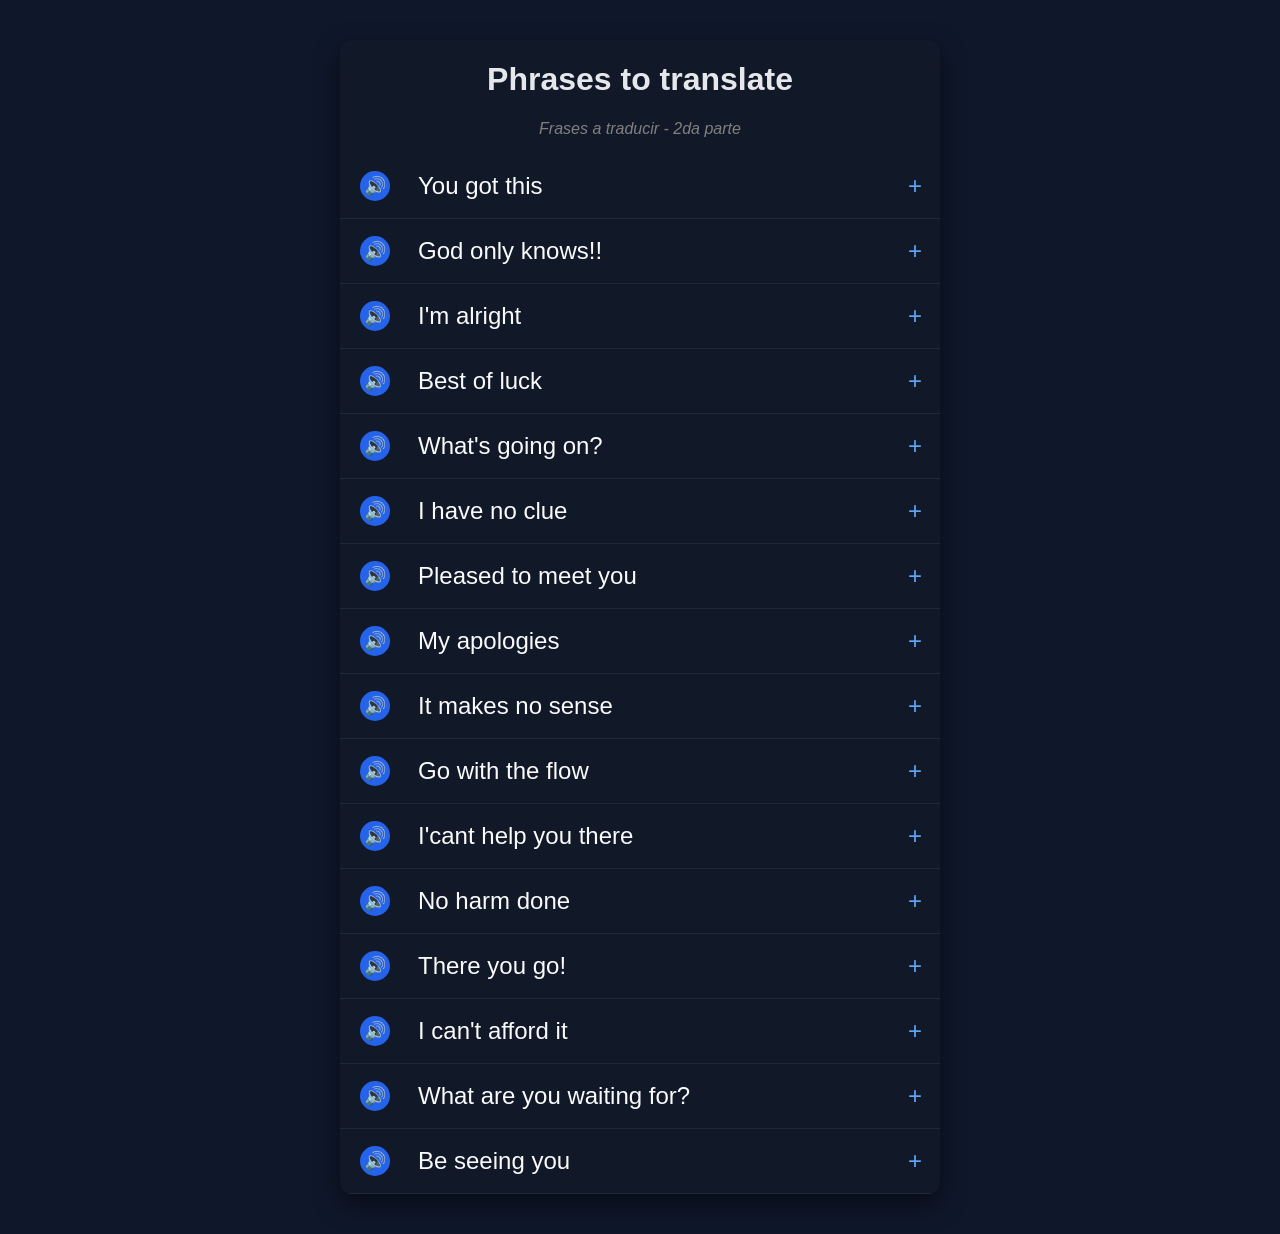
==== 2da_parte/index.html @ 25a65ee1 "Primer commit" ====
<!DOCTYPE html>
<html>
<head>
	<meta charset="utf-8">
	<meta name="viewport" content="width=device-width, initial-scale=1">
	<title>Frases a traducir - 2da parte</title>
</head>
<body>

<!--Style CSS-->
<style type="text/css">
	body {
	  background: #0f172a; /* fondo general */
	  color: #e5e7eb;
	  font-family: sans-serif;
	  font-size: 16px;
	}

	.faq {
	  max-width: 600px;
	  margin: 40px auto;
	  background: #111827;
	  border-radius: 12px;
	  overflow: hidden;
	  box-shadow: 0 10px 25px rgba(0,0,0,0.5);
	}

	.faq-item {
	  border-bottom: 1px solid #1f2937;
	}

	.faq-question {
	  width: 100%;
	  padding: 18px;
	  background: none;
	  border: none;
	  color: #f9fafb;
	  text-align: left;
	  font-size: 1.5em;/*16px*/
	  cursor: pointer;

	  display: flex;
	  justify-content: space-between;
	  align-items: center;

	  transition: background 0.2s ease;
	}

	.faq-question:hover {
	  background: #1f2937;
	}

	.faq-answer {
	  max-height: 0;
	  overflow: hidden;
	  transition: max-height 0.35s ease;
	  color: #9ca3af;
	  line-height: 1.6;
	  padding: 0 18px;
	}

	.faq-item.active .faq-answer {
	  max-height: 200px;
	  padding: 0 18px 18px;
	}

	.icon {
	  font-size: 1em;/*18px*/
	  color: #60a5fa;
	  transition: transform 1.0s ease;/*0.3s*/
	}

	.faq-item.active .icon {
	  transform: rotate(45deg);
	}

	/* efecto sutil cuando está abierto */
	.faq-item.active .faq-question {
	  color: #60a5fa;
	}

	/* INPUTS */
	input {
	  width: 100%;
	  padding-left: 8px;/*8px*/
	  margin-bottom: 8px;/*8px*/
	  margin-top: 16px;
	  border-radius: 4px;/*8px*/
	  border: none;
	  background: #2a2a2a;
	  color: #888;/*#ffffff*/
	  font-size: 1.5em;/*16px*/
	}

	/* Placeholder */
	input::placeholder {
	  color: #888;/*#888*/
	  font-size: 1em;/*16px*/
	}

	/* FOCUS */
	input:focus {
	  outline: none;
	  background: #333;
	}

	h1 {
		text-align: center;
	}

	p {
		text-align: center;
		color: grey;
	}

	/*para leer en pc y moviles*/
	.container {
	  width: 100%;
	  margin: 0 auto;
	}

	@media (min-width: 1024px) {
	  .container {
	    width: 40%;
	    max-width: 700px; /* evita que sea demasiado ancho */
	  }
	}

	* {
	  box-sizing: border-box;
	}

	/*boton del audio*/
	.audio-btn-circle {
	  width: 30px;
	  height: 30px;
	  background: #2563eb; /* azul */
	  color: white;
	  border: none;
	  border-radius: 50%;
	  cursor: pointer;
	  font-size: 18px;
	  display: flex;
	  align-items: center;
	  justify-content: center;
	  transition: all 0.3s ease;
	  margin-left: 20px;
	}

	.audio-btn-circle:hover {
	  background: #1f2937;/*#1d4ed8*/
	  transform: scale(1.3);
	}

	.audio-btn-circle:active {
	  transform: scale(0.9);
	}


	.faq-header {
	  display: flex;
	  align-items: center;
	  gap: 10px;
	}

	/* opcional: que el acordeón ocupe todo el ancho 
	.faq-question {
	  flex: 1;
	  text-align: left;
	}*/
</style>

<!--Cuestionario-->
<div class="faq">
	<h1>Phrases to translate</h1>
	<p><em>Frases a traducir - 2da parte</em></p>

	<!--You got this-->
	<div class="faq-item">
	  <div class="faq-header">
	    <button class="audio-btn-circle"
	      onclick="document.getElementById('audio1').play()">
	      🔊
	    </button>
	    <button class="faq-question" aria-expanded="false">
	      You got this
	      <span class="icon">+</span>
	    </button>
	    <audio id="audio1" src="audio/you_got_this.mp3"></audio>
	  </div>
		<div class="faq-answer">
			<input type="text" name="" placeholder="Translate">
		</div>
	</div>

	<!--God only knows!!-->
	<div class="faq-item">
	  <div class="faq-header">
	    <button class="audio-btn-circle"
	      onclick="document.getElementById('audio2').play()">
	      🔊
	    </button>
	    <button class="faq-question" aria-expanded="false">
	      God only knows!!
	      <span class="icon">+</span>
	    </button>
	    <audio id="audio2" src="audio/god_only_knows.mp3"></audio>
	  </div>
		<div class="faq-answer">
			<input type="text" name="" placeholder="Translate">
		</div>
	</div>

	<!--I'm alright-->
	<div class="faq-item">
	  <div class="faq-header">
	    <button class="audio-btn-circle"
	      onclick="document.getElementById('audio3').play()">
	      🔊
	    </button>
	    <button class="faq-question" aria-expanded="false">
	      I'm alright
	      <span class="icon">+</span>
	    </button>
	    <audio id="audio3" src="audio/im_alright.mp3"></audio>
	  </div>
		<div class="faq-answer">
			<input type="text" name="" placeholder="Translate">
		</div>
	</div>

	<!--Best of luck-->
	<div class="faq-item">
	  <div class="faq-header">
	    <button class="audio-btn-circle"
	      onclick="document.getElementById('audio4').play()">
	      🔊
	    </button>
	    <button class="faq-question" aria-expanded="false">
	      Best of luck
	      <span class="icon">+</span>
	    </button>
	    <audio id="audio4" src="audio/best_of_luck.mp3"></audio>
	  </div>
		<div class="faq-answer">
			<input type="text" name="" placeholder="Translate">
		</div>
	</div>

	<!--What's going on?-->
	<div class="faq-item">
	  <div class="faq-header">
	    <button class="audio-btn-circle"
	      onclick="document.getElementById('audio5').play()">
	      🔊
	    </button>
	    <button class="faq-question" aria-expanded="false">
	      What's going on?
	      <span class="icon">+</span>
	    </button>
	    <audio id="audio5" src="audio/whats_going_on.mp3"></audio>
	  </div>
		<div class="faq-answer">
			<input type="text" name="" placeholder="Translate">
		</div>
	</div>

	<!--I have no clue-->
	<div class="faq-item">
	  <div class="faq-header">
	    <button class="audio-btn-circle"
	      onclick="document.getElementById('audio6').play()">
	      🔊
	    </button>
	    <button class="faq-question" aria-expanded="false">
	      I have no clue
	      <span class="icon">+</span>
	    </button>
	    <audio id="audio6" src="audio/i_have_no_clue.mp3"></audio>
	  </div>
		<div class="faq-answer">
			<input type="text" name="" placeholder="Translate">
		</div>
	</div>

	<!--Pleased to meet you-->
	<div class="faq-item">
	  <div class="faq-header">
	    <button class="audio-btn-circle"
	      onclick="document.getElementById('audio7').play()">
	      🔊
	    </button>
	    <button class="faq-question" aria-expanded="false">
	      Pleased to meet you
	      <span class="icon">+</span>
	    </button>
	    <audio id="audio7" src="audio/pleased_to_meet_you.mp3"></audio>
	  </div>
		<div class="faq-answer">
			<input type="text" name="" placeholder="Translate">
		</div>
	</div>

	<!--My apologies-->
	<div class="faq-item">
	  <div class="faq-header">
	    <button class="audio-btn-circle"
	      onclick="document.getElementById('audio8').play()">
	      🔊
	    </button>
	    <button class="faq-question" aria-expanded="false">
	      My apologies
	      <span class="icon">+</span>
	    </button>
	    <audio id="audio8" src="audio/my_apologies.mp3"></audio>
	  </div>
		<div class="faq-answer">
			<input type="text" name="" placeholder="Translate">
		</div>
	</div>

	<!--It makes no sense-->
	<div class="faq-item">
	  <div class="faq-header">
	    <button class="audio-btn-circle"
	      onclick="document.getElementById('audio9').play()">
	      🔊
	    </button>
	    <button class="faq-question" aria-expanded="false">
	      It makes no sense
	      <span class="icon">+</span>
	    </button>
	    <audio id="audio9" src="audio/it_makes_no_sense.mp3"></audio>
	  </div>
		<div class="faq-answer">
			<input type="text" name="" placeholder="Translate">
		</div>
	</div>

	<!--Go with the flow-->
	<div class="faq-item">
	  <div class="faq-header">
	    <button class="audio-btn-circle"
	      onclick="document.getElementById('audio10').play()">
	      🔊
	    </button>
	    <button class="faq-question" aria-expanded="false">
	      Go with the flow
	      <span class="icon">+</span>
	    </button>
	    <audio id="audio10" src="audio/go_with_the_flow.mp3"></audio>
	  </div>
		<div class="faq-answer">
			<input type="text" name="" placeholder="Translate">
		</div>
	</div>

	<!--I'cant help you there-->
	<div class="faq-item">
	  <div class="faq-header">
	    <button class="audio-btn-circle"
	      onclick="document.getElementById('audio11').play()">
	      🔊
	    </button>
	    <button class="faq-question" aria-expanded="false">
	      I'cant help you there
	      <span class="icon">+</span>
	    </button>
	    <audio id="audio11" src="audio/icant_help_you_there.mp3"></audio>
	  </div>
		<div class="faq-answer">
			<input type="text" name="" placeholder="Translate">
		</div>
	</div>

	<!--No harm done-->
	<div class="faq-item">
	  <div class="faq-header">
	    <button class="audio-btn-circle"
	      onclick="document.getElementById('audio12').play()">
	      🔊
	    </button>
	    <button class="faq-question" aria-expanded="false">
	      No harm done
	      <span class="icon">+</span>
	    </button>
	    <audio id="audio12" src="audio/no_harm_done.mp3"></audio>
	  </div>
		<div class="faq-answer">
			<input type="text" name="" placeholder="Translate">
		</div>
	</div>

	<!--There you go!-->
	<div class="faq-item">
	  <div class="faq-header">
	    <button class="audio-btn-circle"
	      onclick="document.getElementById('audio13').play()">
	      🔊
	    </button>
	    <button class="faq-question" aria-expanded="false">
	      There you go!
	      <span class="icon">+</span>
	    </button>
	    <audio id="audio13" src="audio/there_you_go.mp3"></audio>
	  </div>
		<div class="faq-answer">
			<input type="text" name="" placeholder="Translate">
		</div>
	</div>

	<!--I can't afford it-->
	<div class="faq-item">
	  <div class="faq-header">
	    <button class="audio-btn-circle"
	      onclick="document.getElementById('audio14').play()">
	      🔊
	    </button>
	    <button class="faq-question" aria-expanded="false">
	      I can't afford it
	      <span class="icon">+</span>
	    </button>
	    <audio id="audio14" src="audio/icant_afford_it.mp3"></audio>
	  </div>
		<div class="faq-answer">
			<input type="text" name="" placeholder="Translate">
		</div>
	</div>

	<!--What are you waiting for?-->
	<div class="faq-item">
	  <div class="faq-header">
	    <button class="audio-btn-circle"
	      onclick="document.getElementById('audio15').play()">
	      🔊
	    </button>
	    <button class="faq-question" aria-expanded="false">
	      What are you waiting for?
	      <span class="icon">+</span>
	    </button>
	    <audio id="audio15" src="audio/what_are_you_waiting_for.mp3"></audio>
	  </div>
		<div class="faq-answer">
			<input type="text" name="" placeholder="Translate">
		</div>
	</div>

	<!--Be seeing you-->
	<div class="faq-item">
	  <div class="faq-header">
	    <button class="audio-btn-circle"
	      onclick="document.getElementById('audio16').play()">
	      🔊
	    </button>
	    <button class="faq-question" aria-expanded="false">
	      Be seeing you
	      <span class="icon">+</span>
	    </button>
	    <audio id="audio16" src="audio/be_seeing_you.mp3"></audio>
	  </div>
		<div class="faq-answer">
			<input type="text" name="" placeholder="Translate">
		</div>
	</div>

</div>

<!--Script-->
<script type="text/javascript">
	const items = document.querySelectorAll(".faq-item");

	items.forEach(item => {
	  const button = item.querySelector(".faq-question");

	  button.addEventListener("click", () => {
	    const isOpen = item.classList.contains("active");

	    // cerrar todos (modo acordeón clásico)
	    items.forEach(i => {
	      i.classList.remove("active");
	      i.querySelector(".faq-question").setAttribute("aria-expanded", "false");
	    });

	    // abrir el actual si estaba cerrado
	    if (!isOpen) {
	      item.classList.add("active");
	      button.setAttribute("aria-expanded", "true");
	    }
	  });
	});
</script>

</body>
</html>
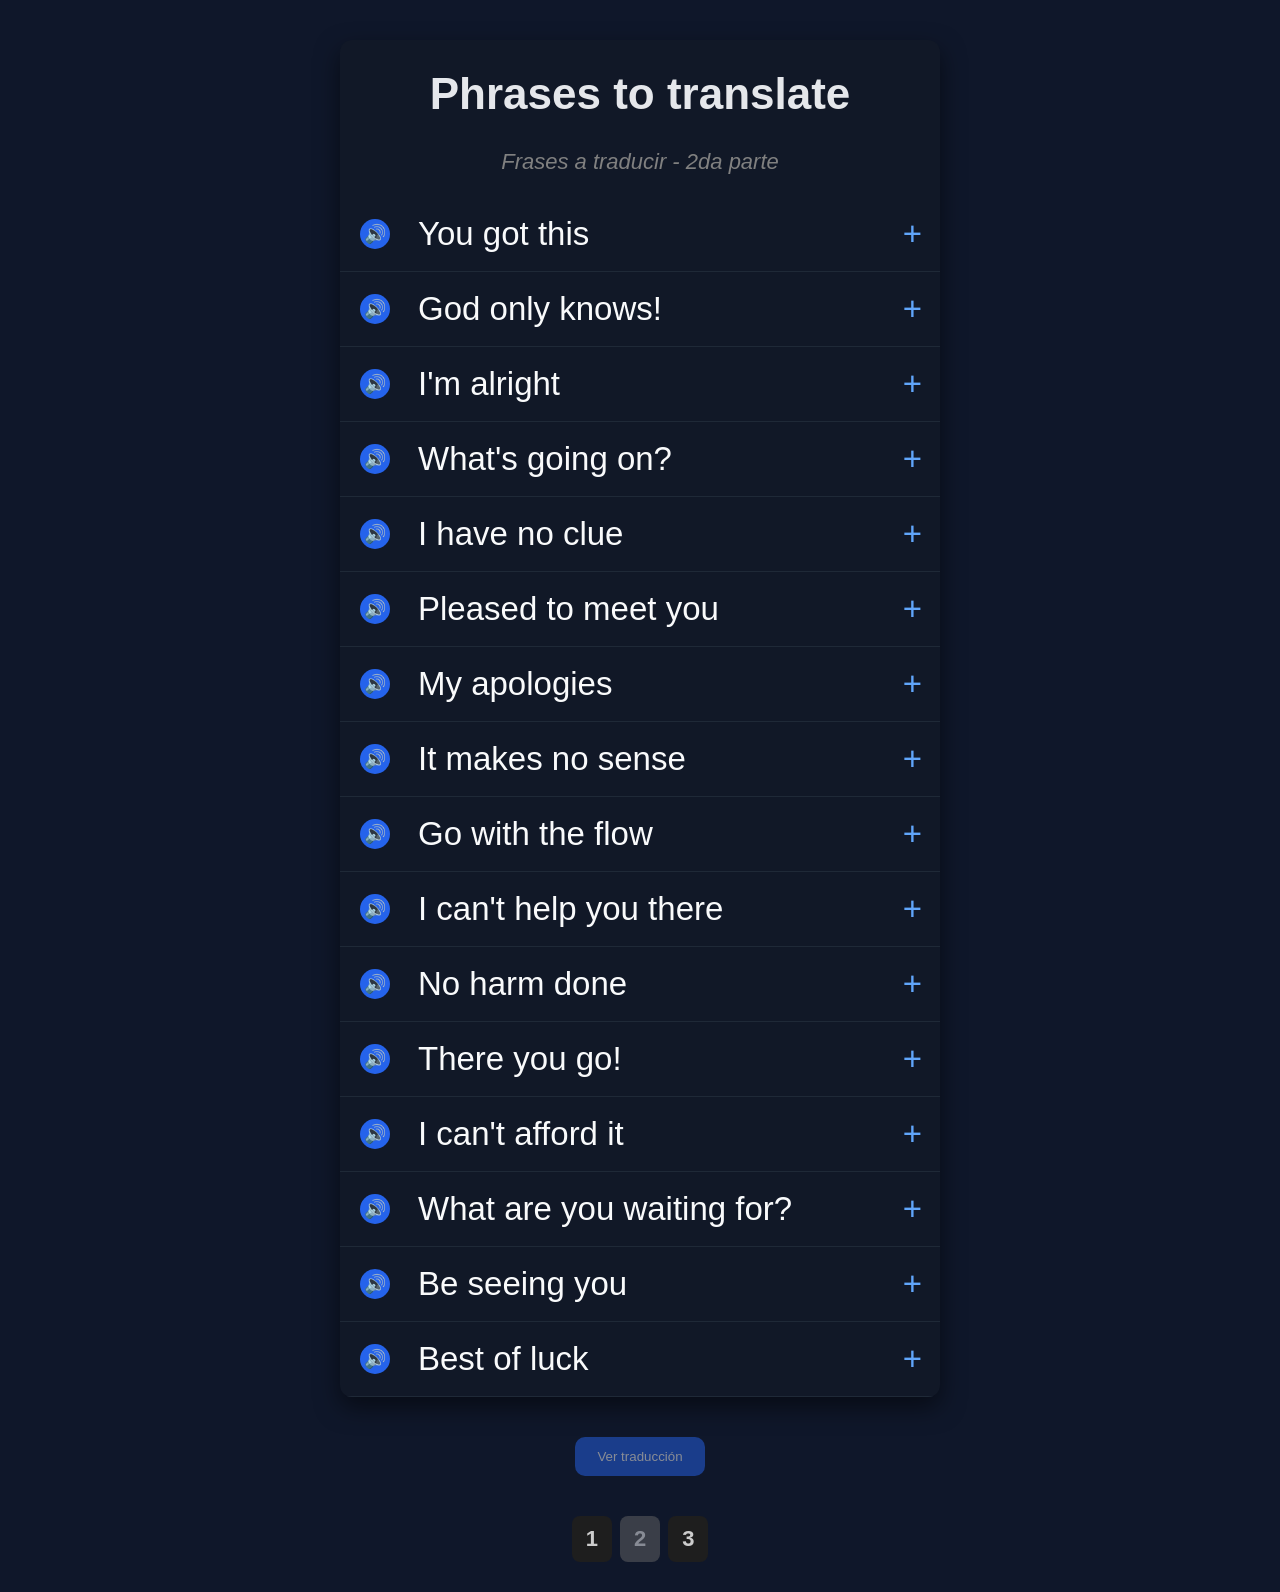
==== commit 218dda7c: "Add files via upload" ====
--- a/2da_parte/index.html
+++ b/2da_parte/index.html
@@ -1,494 +1,355 @@
 <!DOCTYPE html>
-<html>
+<html lang="es">
+
 <head>
-	<meta charset="utf-8">
-	<meta name="viewport" content="width=device-width, initial-scale=1">
-	<title>Frases a traducir - 2da parte</title>
+  <meta charset="utf-8">
+  <meta name="viewport" content="width=device-width, initial-scale=1">
+  <title>index</title>
+  <link rel="stylesheet" href="../css/style.css">
 </head>
+
 <body>
-
-<!--Style CSS-->
-<style type="text/css">
-	body {
-	  background: #0f172a; /* fondo general */
-	  color: #e5e7eb;
-	  font-family: sans-serif;
-	  font-size: 16px;
-	}
-
-	.faq {
-	  max-width: 600px;
-	  margin: 40px auto;
-	  background: #111827;
-	  border-radius: 12px;
-	  overflow: hidden;
-	  box-shadow: 0 10px 25px rgba(0,0,0,0.5);
-	}
-
-	.faq-item {
-	  border-bottom: 1px solid #1f2937;
-	}
-
-	.faq-question {
-	  width: 100%;
-	  padding: 18px;
-	  background: none;
-	  border: none;
-	  color: #f9fafb;
-	  text-align: left;
-	  font-size: 1.5em;/*16px*/
-	  cursor: pointer;
-
-	  display: flex;
-	  justify-content: space-between;
-	  align-items: center;
-
-	  transition: background 0.2s ease;
-	}
-
-	.faq-question:hover {
-	  background: #1f2937;
-	}
-
-	.faq-answer {
-	  max-height: 0;
-	  overflow: hidden;
-	  transition: max-height 0.35s ease;
-	  color: #9ca3af;
-	  line-height: 1.6;
-	  padding: 0 18px;
-	}
-
-	.faq-item.active .faq-answer {
-	  max-height: 200px;
-	  padding: 0 18px 18px;
-	}
-
-	.icon {
-	  font-size: 1em;/*18px*/
-	  color: #60a5fa;
-	  transition: transform 1.0s ease;/*0.3s*/
-	}
-
-	.faq-item.active .icon {
-	  transform: rotate(45deg);
-	}
-
-	/* efecto sutil cuando está abierto */
-	.faq-item.active .faq-question {
-	  color: #60a5fa;
-	}
-
-	/* INPUTS */
-	input {
-	  width: 100%;
-	  padding-left: 8px;/*8px*/
-	  margin-bottom: 8px;/*8px*/
-	  margin-top: 16px;
-	  border-radius: 4px;/*8px*/
-	  border: none;
-	  background: #2a2a2a;
-	  color: #888;/*#ffffff*/
-	  font-size: 1.5em;/*16px*/
-	}
-
-	/* Placeholder */
-	input::placeholder {
-	  color: #888;/*#888*/
-	  font-size: 1em;/*16px*/
-	}
-
-	/* FOCUS */
-	input:focus {
-	  outline: none;
-	  background: #333;
-	}
-
-	h1 {
-		text-align: center;
-	}
-
-	p {
-		text-align: center;
-		color: grey;
-	}
-
-	/*para leer en pc y moviles*/
-	.container {
-	  width: 100%;
-	  margin: 0 auto;
-	}
-
-	@media (min-width: 1024px) {
-	  .container {
-	    width: 40%;
-	    max-width: 700px; /* evita que sea demasiado ancho */
-	  }
-	}
-
-	* {
-	  box-sizing: border-box;
-	}
-
-	/*boton del audio*/
-	.audio-btn-circle {
-	  width: 30px;
-	  height: 30px;
-	  background: #2563eb; /* azul */
-	  color: white;
-	  border: none;
-	  border-radius: 50%;
-	  cursor: pointer;
-	  font-size: 18px;
-	  display: flex;
-	  align-items: center;
-	  justify-content: center;
-	  transition: all 0.3s ease;
-	  margin-left: 20px;
-	}
-
-	.audio-btn-circle:hover {
-	  background: #1f2937;/*#1d4ed8*/
-	  transform: scale(1.3);
-	}
-
-	.audio-btn-circle:active {
-	  transform: scale(0.9);
-	}
-
-
-	.faq-header {
-	  display: flex;
-	  align-items: center;
-	  gap: 10px;
-	}
-
-	/* opcional: que el acordeón ocupe todo el ancho 
-	.faq-question {
-	  flex: 1;
-	  text-align: left;
-	}*/
-</style>
-
-<!--Cuestionario-->
+<!--POP-UP
+<div id="popup" class="popup">
+  <div class="popup-content">
+    <p>
+      Una vez que completes todos los campos, se habilitará la opción de corroborar la traducción y pasar al siguiente cuestionario.
+    </p>
+    <button onclick="cerrarPopup()">Entendido</button>
+  </div>
+</div>
+-->
+
 <div class="faq">
-	<h1>Phrases to translate</h1>
-	<p><em>Frases a traducir - 2da parte</em></p>
-
-	<!--You got this-->
-	<div class="faq-item">
-	  <div class="faq-header">
-	    <button class="audio-btn-circle"
-	      onclick="document.getElementById('audio1').play()">
-	      🔊
-	    </button>
-	    <button class="faq-question" aria-expanded="false">
-	      You got this
-	      <span class="icon">+</span>
-	    </button>
-	    <audio id="audio1" src="audio/you_got_this.mp3"></audio>
-	  </div>
-		<div class="faq-answer">
-			<input type="text" name="" placeholder="Translate">
-		</div>
-	</div>
-
-	<!--God only knows!!-->
-	<div class="faq-item">
-	  <div class="faq-header">
-	    <button class="audio-btn-circle"
-	      onclick="document.getElementById('audio2').play()">
-	      🔊
-	    </button>
-	    <button class="faq-question" aria-expanded="false">
-	      God only knows!!
-	      <span class="icon">+</span>
-	    </button>
-	    <audio id="audio2" src="audio/god_only_knows.mp3"></audio>
-	  </div>
-		<div class="faq-answer">
-			<input type="text" name="" placeholder="Translate">
-		</div>
-	</div>
-
-	<!--I'm alright-->
-	<div class="faq-item">
-	  <div class="faq-header">
-	    <button class="audio-btn-circle"
-	      onclick="document.getElementById('audio3').play()">
-	      🔊
-	    </button>
-	    <button class="faq-question" aria-expanded="false">
-	      I'm alright
-	      <span class="icon">+</span>
-	    </button>
-	    <audio id="audio3" src="audio/im_alright.mp3"></audio>
-	  </div>
-		<div class="faq-answer">
-			<input type="text" name="" placeholder="Translate">
-		</div>
-	</div>
-
-	<!--Best of luck-->
-	<div class="faq-item">
-	  <div class="faq-header">
-	    <button class="audio-btn-circle"
-	      onclick="document.getElementById('audio4').play()">
-	      🔊
-	    </button>
-	    <button class="faq-question" aria-expanded="false">
-	      Best of luck
-	      <span class="icon">+</span>
-	    </button>
-	    <audio id="audio4" src="audio/best_of_luck.mp3"></audio>
-	  </div>
-		<div class="faq-answer">
-			<input type="text" name="" placeholder="Translate">
-		</div>
-	</div>
-
-	<!--What's going on?-->
-	<div class="faq-item">
-	  <div class="faq-header">
-	    <button class="audio-btn-circle"
-	      onclick="document.getElementById('audio5').play()">
-	      🔊
-	    </button>
-	    <button class="faq-question" aria-expanded="false">
-	      What's going on?
-	      <span class="icon">+</span>
-	    </button>
-	    <audio id="audio5" src="audio/whats_going_on.mp3"></audio>
-	  </div>
-		<div class="faq-answer">
-			<input type="text" name="" placeholder="Translate">
-		</div>
-	</div>
-
-	<!--I have no clue-->
-	<div class="faq-item">
-	  <div class="faq-header">
-	    <button class="audio-btn-circle"
-	      onclick="document.getElementById('audio6').play()">
-	      🔊
-	    </button>
-	    <button class="faq-question" aria-expanded="false">
-	      I have no clue
-	      <span class="icon">+</span>
-	    </button>
-	    <audio id="audio6" src="audio/i_have_no_clue.mp3"></audio>
-	  </div>
-		<div class="faq-answer">
-			<input type="text" name="" placeholder="Translate">
-		</div>
-	</div>
-
-	<!--Pleased to meet you-->
-	<div class="faq-item">
-	  <div class="faq-header">
-	    <button class="audio-btn-circle"
-	      onclick="document.getElementById('audio7').play()">
-	      🔊
-	    </button>
-	    <button class="faq-question" aria-expanded="false">
-	      Pleased to meet you
-	      <span class="icon">+</span>
-	    </button>
-	    <audio id="audio7" src="audio/pleased_to_meet_you.mp3"></audio>
-	  </div>
-		<div class="faq-answer">
-			<input type="text" name="" placeholder="Translate">
-		</div>
-	</div>
-
-	<!--My apologies-->
-	<div class="faq-item">
-	  <div class="faq-header">
-	    <button class="audio-btn-circle"
-	      onclick="document.getElementById('audio8').play()">
-	      🔊
-	    </button>
-	    <button class="faq-question" aria-expanded="false">
-	      My apologies
-	      <span class="icon">+</span>
-	    </button>
-	    <audio id="audio8" src="audio/my_apologies.mp3"></audio>
-	  </div>
-		<div class="faq-answer">
-			<input type="text" name="" placeholder="Translate">
-		</div>
-	</div>
-
-	<!--It makes no sense-->
-	<div class="faq-item">
-	  <div class="faq-header">
-	    <button class="audio-btn-circle"
-	      onclick="document.getElementById('audio9').play()">
-	      🔊
-	    </button>
-	    <button class="faq-question" aria-expanded="false">
-	      It makes no sense
-	      <span class="icon">+</span>
-	    </button>
-	    <audio id="audio9" src="audio/it_makes_no_sense.mp3"></audio>
-	  </div>
-		<div class="faq-answer">
-			<input type="text" name="" placeholder="Translate">
-		</div>
-	</div>
-
-	<!--Go with the flow-->
-	<div class="faq-item">
-	  <div class="faq-header">
-	    <button class="audio-btn-circle"
-	      onclick="document.getElementById('audio10').play()">
-	      🔊
-	    </button>
-	    <button class="faq-question" aria-expanded="false">
-	      Go with the flow
-	      <span class="icon">+</span>
-	    </button>
-	    <audio id="audio10" src="audio/go_with_the_flow.mp3"></audio>
-	  </div>
-		<div class="faq-answer">
-			<input type="text" name="" placeholder="Translate">
-		</div>
-	</div>
-
-	<!--I'cant help you there-->
-	<div class="faq-item">
-	  <div class="faq-header">
-	    <button class="audio-btn-circle"
-	      onclick="document.getElementById('audio11').play()">
-	      🔊
-	    </button>
-	    <button class="faq-question" aria-expanded="false">
-	      I'cant help you there
-	      <span class="icon">+</span>
-	    </button>
-	    <audio id="audio11" src="audio/icant_help_you_there.mp3"></audio>
-	  </div>
-		<div class="faq-answer">
-			<input type="text" name="" placeholder="Translate">
-		</div>
-	</div>
-
-	<!--No harm done-->
-	<div class="faq-item">
-	  <div class="faq-header">
-	    <button class="audio-btn-circle"
-	      onclick="document.getElementById('audio12').play()">
-	      🔊
-	    </button>
-	    <button class="faq-question" aria-expanded="false">
-	      No harm done
-	      <span class="icon">+</span>
-	    </button>
-	    <audio id="audio12" src="audio/no_harm_done.mp3"></audio>
-	  </div>
-		<div class="faq-answer">
-			<input type="text" name="" placeholder="Translate">
-		</div>
-	</div>
-
-	<!--There you go!-->
-	<div class="faq-item">
-	  <div class="faq-header">
-	    <button class="audio-btn-circle"
-	      onclick="document.getElementById('audio13').play()">
-	      🔊
-	    </button>
-	    <button class="faq-question" aria-expanded="false">
-	      There you go!
-	      <span class="icon">+</span>
-	    </button>
-	    <audio id="audio13" src="audio/there_you_go.mp3"></audio>
-	  </div>
-		<div class="faq-answer">
-			<input type="text" name="" placeholder="Translate">
-		</div>
-	</div>
-
-	<!--I can't afford it-->
-	<div class="faq-item">
-	  <div class="faq-header">
-	    <button class="audio-btn-circle"
-	      onclick="document.getElementById('audio14').play()">
-	      🔊
-	    </button>
-	    <button class="faq-question" aria-expanded="false">
-	      I can't afford it
-	      <span class="icon">+</span>
-	    </button>
-	    <audio id="audio14" src="audio/icant_afford_it.mp3"></audio>
-	  </div>
-		<div class="faq-answer">
-			<input type="text" name="" placeholder="Translate">
-		</div>
-	</div>
-
-	<!--What are you waiting for?-->
-	<div class="faq-item">
-	  <div class="faq-header">
-	    <button class="audio-btn-circle"
-	      onclick="document.getElementById('audio15').play()">
-	      🔊
-	    </button>
-	    <button class="faq-question" aria-expanded="false">
-	      What are you waiting for?
-	      <span class="icon">+</span>
-	    </button>
-	    <audio id="audio15" src="audio/what_are_you_waiting_for.mp3"></audio>
-	  </div>
-		<div class="faq-answer">
-			<input type="text" name="" placeholder="Translate">
-		</div>
-	</div>
-
-	<!--Be seeing you-->
-	<div class="faq-item">
-	  <div class="faq-header">
-	    <button class="audio-btn-circle"
-	      onclick="document.getElementById('audio16').play()">
-	      🔊
-	    </button>
-	    <button class="faq-question" aria-expanded="false">
-	      Be seeing you
-	      <span class="icon">+</span>
-	    </button>
-	    <audio id="audio16" src="audio/be_seeing_you.mp3"></audio>
-	  </div>
-		<div class="faq-answer">
-			<input type="text" name="" placeholder="Translate">
-		</div>
-	</div>
+  <h1>Phrases to translate</h1>
+  <p><em>Frases a traducir - 2da parte</em></p>
+
+<!--You got this-->
+  <div class="faq-item">
+    <div class="faq-header">
+      <button class="audio-btn-circle"
+        onclick="document.getElementById('audio1').play()">
+        🔊
+      </button>
+      <button class="faq-question" aria-expanded="false">
+        You got this
+        <span class="icon">+</span>
+      </button>
+      <audio id="audio1" src="audio/you_got_this.mp3"></audio>
+    </div>
+    <div class="faq-answer">
+      <input type="text" name="" placeholder="Translate">
+    </div>
+  </div>
+
+<!--God only knows!-->
+  <div class="faq-item">
+    <div class="faq-header">
+      <button class="audio-btn-circle"
+        onclick="document.getElementById('audio2').play()">
+        🔊
+      </button>
+      <button class="faq-question" aria-expanded="false">
+        God only knows!
+        <span class="icon">+</span>
+      </button>
+      <audio id="audio2" src="audio/god_only_knows.mp3"></audio>
+    </div>
+    <div class="faq-answer">
+      <input type="text" name="" placeholder="Translate">
+    </div>
+  </div>
+
+<!--I'm alright-->
+  <div class="faq-item">
+    <div class="faq-header">
+      <button class="audio-btn-circle"
+        onclick="document.getElementById('audio3').play()">
+        🔊
+      </button>
+      <button class="faq-question" aria-expanded="false">
+        I'm alright
+        <span class="icon">+</span>
+      </button>
+      <audio id="audio3" src="audio/im_alright.mp3"></audio>
+    </div>
+    <div class="faq-answer">
+      <input type="text" name="" placeholder="Translate">
+    </div>
+  </div>
+
+<!--What's going on?-->
+  <div class="faq-item">
+    <div class="faq-header">
+      <button class="audio-btn-circle"
+        onclick="document.getElementById('audio4').play()">
+        🔊
+      </button>
+      <button class="faq-question" aria-expanded="false">
+        What's going on?
+        <span class="icon">+</span>
+      </button>
+      <audio id="audio4" src="audio/whats_going_on.mp3"></audio>
+    </div>
+    <div class="faq-answer">
+      <input type="text" name="" placeholder="Translate">
+    </div>
+  </div>
+
+<!--I have no clue-->
+  <div class="faq-item">
+    <div class="faq-header">
+      <button class="audio-btn-circle"
+        onclick="document.getElementById('audio5').play()">
+        🔊
+      </button>
+      <button class="faq-question" aria-expanded="false">
+        I have no clue
+        <span class="icon">+</span>
+      </button>
+      <audio id="audio5" src="audio/i_have_no_clue.mp3"></audio>
+    </div>
+    <div class="faq-answer">
+      <input type="text" name="" placeholder="Translate">
+    </div>
+  </div>
+
+<!--Pleased to meet you-->
+  <div class="faq-item">
+    <div class="faq-header">
+      <button class="audio-btn-circle"
+        onclick="document.getElementById('audio6').play()">
+        🔊
+      </button>
+      <button class="faq-question" aria-expanded="false">
+        Pleased to meet you
+        <span class="icon">+</span>
+      </button>
+      <audio id="audio6" src="audio/pleased_to_meet_you.mp3"></audio>
+    </div>
+    <div class="faq-answer">
+      <input type="text" name="" placeholder="Translate">
+    </div>
+  </div>
+
+<!--My apologies-->
+  <div class="faq-item">
+    <div class="faq-header">
+      <button class="audio-btn-circle"
+        onclick="document.getElementById('audio7').play()">
+        🔊
+      </button>
+      <button class="faq-question" aria-expanded="false">
+        My apologies
+        <span class="icon">+</span>
+      </button>
+      <audio id="audio7" src="audio/my_apologies.mp3"></audio>
+    </div>
+    <div class="faq-answer">
+      <input type="text" name="" placeholder="Translate">
+    </div>
+  </div>
+
+<!--It makes no sense-->
+  <div class="faq-item">
+    <div class="faq-header">
+      <button class="audio-btn-circle"
+        onclick="document.getElementById('audio8').play()">
+        🔊
+      </button>
+      <button class="faq-question" aria-expanded="false">
+        It makes no sense
+        <span class="icon">+</span>
+      </button>
+      <audio id="audio8" src="audio/it_makes_no_sense.mp3"></audio>
+    </div>
+    <div class="faq-answer">
+      <input type="text" name="" placeholder="Translate">
+    </div>
+  </div>
+
+<!--Go with the flow-->
+  <div class="faq-item">
+    <div class="faq-header">
+      <button class="audio-btn-circle"
+        onclick="document.getElementById('audio9').play()">
+        🔊
+      </button>
+      <button class="faq-question" aria-expanded="false">
+        Go with the flow
+        <span class="icon">+</span>
+      </button>
+      <audio id="audio9" src="audio/go_with_the_flow.mp3"></audio>
+    </div>
+    <div class="faq-answer">
+      <input type="text" name="" placeholder="Translate">
+    </div>
+  </div>
+
+<!--I can't help you there-->
+  <div class="faq-item">
+    <div class="faq-header">
+      <button class="audio-btn-circle"
+        onclick="document.getElementById('audio10').play()">
+        🔊
+      </button>
+      <button class="faq-question" aria-expanded="false">
+        I can't help you there
+        <span class="icon">+</span>
+      </button>
+      <audio id="audio10" src="audio/icant_help_you_there.mp3"></audio>
+    </div>
+    <div class="faq-answer">
+      <input type="text" name="" placeholder="Translate">
+    </div>
+  </div>
+
+<!--No harm done-->
+  <div class="faq-item">
+    <div class="faq-header">
+      <button class="audio-btn-circle"
+        onclick="document.getElementById('audio11').play()">
+        🔊
+      </button>
+      <button class="faq-question" aria-expanded="false">
+        No harm done
+        <span class="icon">+</span>
+      </button>
+      <audio id="audio11" src="audio/no_harm_done.mp3"></audio>
+    </div>
+    <div class="faq-answer">
+      <input type="text" name="" placeholder="Translate">
+    </div>
+  </div>
+
+<!--There you go!-->
+  <div class="faq-item">
+    <div class="faq-header">
+      <button class="audio-btn-circle"
+        onclick="document.getElementById('audio12').play()">
+        🔊
+      </button>
+      <button class="faq-question" aria-expanded="false">
+        There you go!
+        <span class="icon">+</span>
+      </button>
+      <audio id="audio12" src="audio/there_you_go.mp3"></audio>
+    </div>
+    <div class="faq-answer">
+      <input type="text" name="" placeholder="Translate">
+    </div>
+  </div>
+
+<!--I can't afford it-->
+  <div class="faq-item">
+    <div class="faq-header">
+      <button class="audio-btn-circle"
+        onclick="document.getElementById('audio13').play()">
+        🔊
+      </button>
+      <button class="faq-question" aria-expanded="false">
+        I can't afford it
+        <span class="icon">+</span>
+      </button>
+      <audio id="audio13" src="audio/icant_afford_it.mp3"></audio>
+    </div>
+    <div class="faq-answer">
+      <input type="text" name="" placeholder="Translate">
+    </div>
+  </div>
+
+<!--What are you waiting for?-->
+  <div class="faq-item">
+    <div class="faq-header">
+      <button class="audio-btn-circle"
+        onclick="document.getElementById('audio14').play()">
+        🔊
+      </button>
+      <button class="faq-question" aria-expanded="false">
+        What are you waiting for?
+        <span class="icon">+</span>
+      </button>
+      <audio id="audio14" src="audio/what_are_you_waiting_for.mp3"></audio>
+    </div>
+    <div class="faq-answer">
+      <input type="text" name="" placeholder="Translate">
+    </div>
+  </div>
+
+<!--Be seeing you-->
+  <div class="faq-item">
+    <div class="faq-header">
+      <button class="audio-btn-circle"
+        onclick="document.getElementById('audio15').play()">
+        🔊
+      </button>
+      <button class="faq-question" aria-expanded="false">
+        Be seeing you
+        <span class="icon">+</span>
+      </button>
+      <audio id="audio15" src="audio/be_seeing_you.mp3"></audio>
+    </div>
+    <div class="faq-answer">
+      <input type="text" name="" placeholder="Translate">
+    </div>
+  </div>
+
+<!--Best of luck-->
+  <div class="faq-item">
+    <div class="faq-header">
+      <button class="audio-btn-circle"
+        onclick="document.getElementById('audio15').play()">
+        🔊
+      </button>
+      <button class="faq-question" aria-expanded="false">
+        Best of luck
+        <span class="icon">+</span>
+      </button>
+      <audio id="audio15" src="audio/best_of_luck.mp3"></audio>
+    </div>
+    <div class="faq-answer">
+      <input type="text" name="" placeholder="Translate">
+    </div>
+  </div>
 
 </div>
 
-<!--Script-->
-<script type="text/javascript">
-	const items = document.querySelectorAll(".faq-item");
-
-	items.forEach(item => {
-	  const button = item.querySelector(".faq-question");
-
-	  button.addEventListener("click", () => {
-	    const isOpen = item.classList.contains("active");
-
-	    // cerrar todos (modo acordeón clásico)
-	    items.forEach(i => {
-	      i.classList.remove("active");
-	      i.querySelector(".faq-question").setAttribute("aria-expanded", "false");
-	    });
-
-	    // abrir el actual si estaba cerrado
-	    if (!isOpen) {
-	      item.classList.add("active");
-	      button.setAttribute("aria-expanded", "true");
-	    }
-	  });
-	});
-</script>
-
+<!--TRADUCCIONES-->
+<div id="modal" class="modal oculto">
+  <div class="modal-contenido">
+    <span class="cerrar" onclick="cerrarModal()">x</span>
+
+    <h2>Traducciones</h2>
+
+    <ul>
+      <li>You got this - lo tienes</li>
+      <li>God only knows! - Solo dios sabe!</li>
+      <li>I'm alright - Estoy bien</li>
+      <li>Best of luck - La mejor de las suertes</li>
+      <li>What's going on? Que esta pasando?</li>
+      <li>I have no clue - No tengo ni idea</li>
+      <li>Pleased to meet you - Encantado de conocerte</li>
+      <li>My apologies - Mis disculpas</li>
+      <li>It makes no sense - No tiene sentido</li>
+      <li>Go with the flow - Dejarse llevar</li>
+      <li>I can't help you there - No puedo ayudarte en eso</li>
+      <li>No harm done - No paso nada</li>
+      <li>There you go! - Ahí tienes!</li>
+      <li>I can't afford it - No puedo pagarlo</li>
+      <li>What are you waiting for? - Que estas esperando?</li>
+      <li>Be seeing you - Nos estamos viendo</li>
+      <li>Best of luck - La mejor de las suertes</li>
+    </ul>
+  </div>
+</div>
+
+<!--boton traduccion-->
+<button id="verTraduccion" class="btn-verTraduccion" onclick="verTxt()" disabled>Ver traducción</button>
+
+<!--boton paginacion (usando js nivel pro)-->
+<nav class="paginacion"></nav>
+
+<!--js externo-->
+<script src="../js/script.js"></script>
 </body>
 </html>
--- a/css/style.css
+++ b/css/style.css
@@ -0,0 +1,378 @@
+/*POP-UP*/
+.popup {
+  position: fixed;
+  top: 0;
+  left: 0;
+  width: 100%;
+  height: 100%;
+  background: rgba(0,0,0,0.7);
+  display: flex;
+  justify-content: center;
+  align-items: center;
+  z-index: 1000;
+}
+
+.popup-content {
+  background: #1e1e1e;
+  color: #fff;
+  padding: 20px;
+  border-radius: 12px;
+  max-width: 300px;
+  text-align: center;
+}
+
+.popup-content button {
+  margin-top: 15px;
+  padding: 8px 15px;
+  border: none;
+  border-radius: 8px;
+  background: #4CAF50;
+  color:black;
+  cursor: pointer;
+}
+
+/*BODY*/
+body {
+  background: #0f172a;/* fondo general */
+  color: #e5e7eb;
+  font-family: sans-serif;
+  font-size: 22px;
+}
+
+/*CUESTIONARIO*/
+.faq {
+  max-width: 600px;
+  margin: 40px auto;
+  background: #111827;
+  border-radius: 12px;
+  overflow: hidden;
+  box-shadow: 0 10px 25px rgba(0, 0, 0, 0.5);
+}
+
+.faq-item {
+  border-bottom: 1px solid #1f2937;
+}
+
+.faq-question {
+  width: 100%;
+  padding: 18px;
+  background: none;
+  border: none;
+  color: #f9fafb;
+  text-align: left;
+  font-size: 1.5em;/*16px*/
+  cursor: pointer;
+  display: flex;
+  justify-content: space-between;
+  align-items: center;
+  transition: background 0.2s ease;
+}
+
+.faq-question:hover {
+  background: #1f2937;
+}
+
+.faq-answer {
+  max-height: 0;
+  overflow: hidden;
+  transition: max-height 0.35s ease;
+  color: #9ca3af;
+  line-height: 1.6;
+  padding: 0 18px;
+}
+
+.faq-item.active .faq-answer {
+  max-height: 200px;
+  padding: 0 18px 18px;
+}
+
+.icon {
+  font-size: 1em;/*18px*/
+  color: #60a5fa;
+  transition: transform 1.0s ease;/*0.3s*/
+}
+
+.faq-item.active .icon {
+  transform: rotate(45deg);
+}
+
+/* efecto sutil cuando está abierto */
+.faq-item.active .faq-question {
+  color: #60a5fa;
+}
+
+/* INPUTS */
+input {
+  width: 100%;
+  padding-left: 8px;/*8px*/
+  margin-bottom: 8px;/*8px*/
+  margin-top: 16px;
+  border-radius: 4px;/*8px*/
+  border: none;
+  background: #2a2a2a;
+  color: #888;/*#ffffff*/
+  font-size: 1.5em;/*16px*/
+}
+
+/* Placeholder */
+input::placeholder {
+  color: #888;/*#888*/
+  font-size: 1em;/*16px*/
+}
+
+/* FOCUS */
+input:focus {
+  outline: none;
+  background: #333;
+}
+
+h1 {
+  text-align: center;
+}
+
+p {
+  text-align: center;
+  color: grey;
+}
+
+/*para leer en pc y moviles*/
+.container {
+  width: 100%;
+  margin: 0 auto;
+}
+
+@media (min-width: 1024px) {
+  .container {
+    width: 40%;
+    max-width: 700px;/* evita que sea demasiado ancho */
+  }
+}
+
+* {
+  box-sizing: border-box;
+}
+
+/*boton del audio*/
+.audio-btn-circle {
+  width: 30px;
+  height: 30px;
+  background: #2563eb;/* azul */
+  color: white;
+  border: none;
+  border-radius: 50%;
+  cursor: pointer;
+  font-size: 18px;
+  display: flex;
+  align-items: center;
+  justify-content: center;
+  transition: all 0.3s ease;
+  margin-left: 20px;
+}
+
+.audio-btn-circle:hover {
+  background: #1f2937;/*#1d4ed8*/
+  transform: scale(1.3);
+}
+
+.audio-btn-circle:active {
+  transform: scale(0.9);
+}
+
+
+.faq-header {
+  display: flex;
+  align-items: center;
+   gap: 10px;
+}
+
+/*boton siguiente*/
+.btn-sgte {
+  display: block;/*margin-left: auto;*/
+  margin: 0 auto;
+  margin-bottom: 40px;
+  background-color: #2563eb;
+  color: white;
+  border: none;
+  padding: 12px 22px;
+  border-radius: 10px;
+  font-weight: normal;
+  cursor: pointer;
+  transition: 0.2s;
+}
+
+.btn-sgte:hover {
+  background-color: #1d4ed8;
+}
+
+/*boton Traduccion*/
+.btn-verTraduccion {
+  display: block;/*margin-left: auto;*/
+  margin: 0 auto;
+  margin-bottom: 40px;
+  background-color: #2563eb;
+  color: white;
+  border: none;
+  padding: 12px 22px;
+  border-radius: 10px;
+  font-weight: normal;
+  cursor: pointer;
+  transition: 0.2s;
+}
+
+.btn-verTraduccion:hover {
+  background-color: #1d4ed8;
+}
+
+/*desactivar visualmente los botones*/
+button:disabled {
+  opacity: 0.5;
+  cursor: not-allowed;
+}
+
+.oculto {
+  /*display: none;*/
+  display: block;/*margin-left: auto;*/
+  margin: 0 auto;
+  margin-bottom: 40px;
+  background-color: #2563eb;
+  color: white;
+  border: none;
+  padding: 12px 22px;
+  border-radius: 10px;
+  font-weight: normal;
+  cursor: pointer;
+  transition: 0.2s;
+}
+
+.oculto:hover {
+  background-color: #1d4ed8;
+}
+
+/*POP UP traducciones*/
+.modal {
+  position: fixed;
+  top: 0;
+  left: 0;
+  width: 100%;
+  height: 100%;
+  background: rgba(0, 0, 0, 0.7);
+
+  display: flex;
+  justify-content: center;
+  /*align-items: center;*/
+
+  /* 👇 cambio clave */
+  align-items: flex-start;
+  padding: 40px 0;
+
+  z-index: 999;
+  overflow-y: auto; /* 👈 scroll general */
+}
+
+.modal-contenido {
+  background: #111827;
+  color: #e5e7eb;
+  padding: 25px;
+  border-radius: 12px;
+  max-width: 500px;
+  width: 90%;
+  box-shadow: 0 10px 25px rgba(0,0,0,0.5);
+  text-align: left;
+  /* 👇 CLAVE */
+  max-height: 80vh;
+  overflow-y: auto;
+}
+
+/*
+.p_modal-contenido {
+  text-align: left;
+  font-size: 0.8em;
+  font-style: italic;
+}
+*/
+
+.modal-contenido ul {
+  padding-left: 20px; /* espacio del punto */
+  margin-top: 15px;
+  display: flex;
+  flex-direction: column;
+  gap: 12px;
+}
+
+.modal-contenido li {
+  line-height: 1.5;
+  background: #1f2937;
+  padding: 8px 12px;
+  border-radius: 8px;
+}
+
+.cerrar {
+  float: right;
+  font-size: 22px;
+  cursor: pointer;
+  color: #60a5fa;
+}
+
+.cerrar:hover {
+  color: white;
+}
+
+.oculto {
+  display: none;
+}
+
+/*botones de paginacion usando JS automatizado*/
+.paginacion {
+  display: flex;
+  justify-content: center;
+  gap: 8px;
+  margin: 30px 0;
+}
+
+.paginacion a {
+  padding: 10px 14px;
+  border-radius: 8px;
+  text-decoration: none;
+  background: #1e1e1e;
+  color: #ccc;
+  font-weight: bold;
+  transition: 0.3s;
+}
+
+.paginacion a:hover {
+  background: #333;
+  color: #fff;
+}
+
+/* 🔴 página actual (desactivada) */
+.paginacion a.actual {
+  pointer-events: none;
+  opacity: 0.5;
+  cursor: default;
+  background: #666;
+  color: #fff;
+}
+
+/*estilos para botones paginacion - version ventana (+ de 5 paginas)*/
+/*
+.paginacion {
+  display: flex;
+  justify-content: center;
+  gap: 6px;
+  flex-wrap: wrap;
+}
+
+.paginacion a {
+  padding: 8px 12px;
+  border-radius: 6px;
+  background: #222;
+  color: #ccc;
+  text-decoration: none;
+}
+
+.paginacion a.actual {
+  background: #4CAF50;
+  color: #fff;
+  pointer-events: none;
+}
+*/
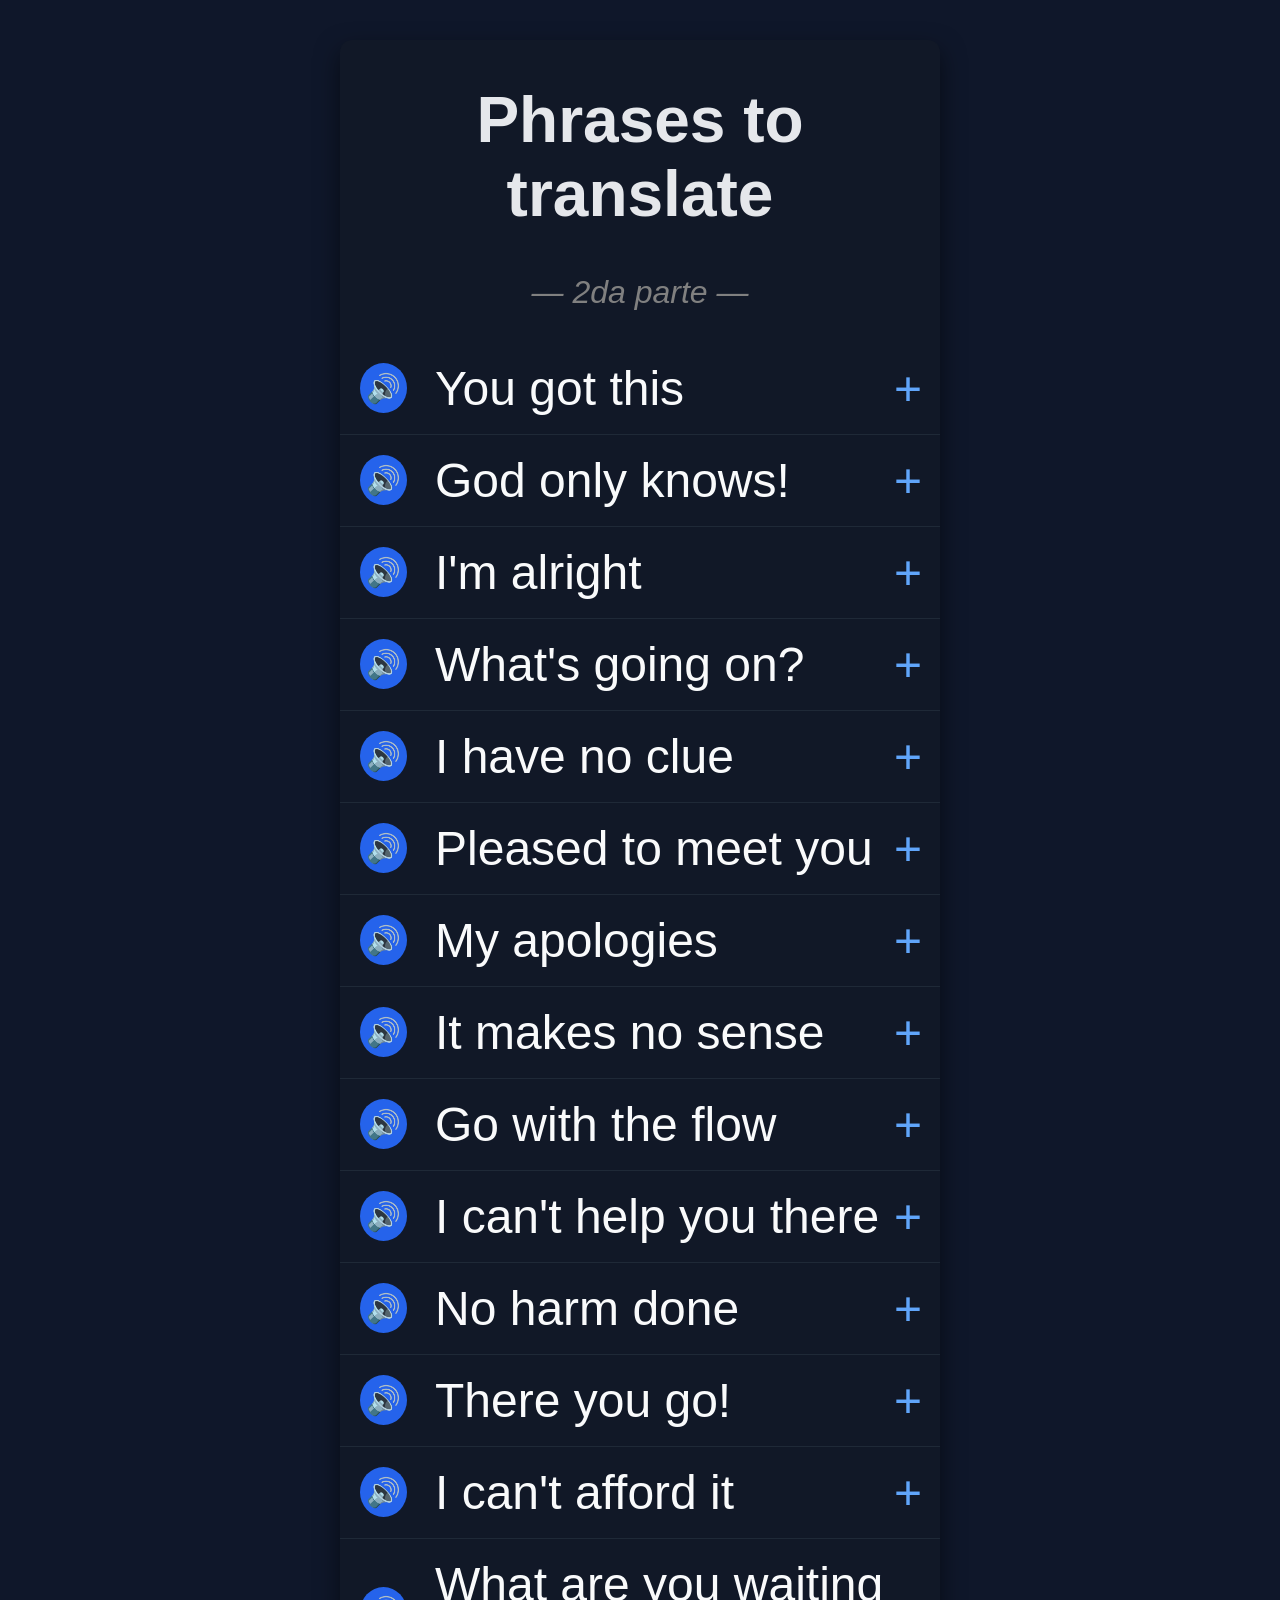
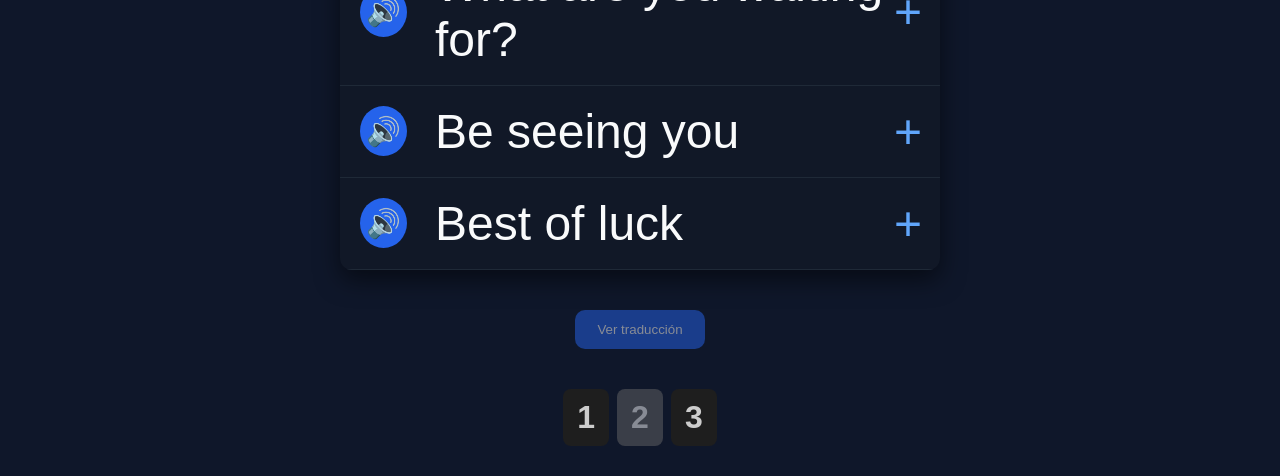
==== commit 46695ace: "Add files via upload" ====
--- a/2da_parte/index.html
+++ b/2da_parte/index.html
@@ -22,7 +22,7 @@
 
 <div class="faq">
   <h1>Phrases to translate</h1>
-  <p><em>Frases a traducir - 2da parte</em></p>
+  <p><em> &#8212; 2da parte &#8212; </em></p>
 
 <!--You got this-->
   <div class="faq-item">
@@ -298,14 +298,14 @@
   <div class="faq-item">
     <div class="faq-header">
       <button class="audio-btn-circle"
-        onclick="document.getElementById('audio15').play()">
+        onclick="document.getElementById('audio16').play()">
         🔊
       </button>
       <button class="faq-question" aria-expanded="false">
         Best of luck
         <span class="icon">+</span>
       </button>
-      <audio id="audio15" src="audio/best_of_luck.mp3"></audio>
+      <audio id="audio16" src="audio/best_of_luck.mp3"></audio>
     </div>
     <div class="faq-answer">
       <input type="text" name="" placeholder="Translate">
@@ -352,4 +352,4 @@
 <!--js externo-->
 <script src="../js/script.js"></script>
 </body>
-</html>+</html>
--- a/css/style.css
+++ b/css/style.css
@@ -36,7 +36,7 @@
   background: #0f172a;/* fondo general */
   color: #e5e7eb;
   font-family: sans-serif;
-  font-size: 22px;
+  font-size: 32px; /*22px*/
 }
 
 /*CUESTIONARIO*/
@@ -154,14 +154,14 @@
 
 /*boton del audio*/
 .audio-btn-circle {
-  width: 30px;
-  height: 30px;
+  width: 50px;
+  height: 50px;
   background: #2563eb;/* azul */
   color: white;
   border: none;
   border-radius: 50%;
   cursor: pointer;
-  font-size: 18px;
+  font-size: 28px; /*18px*/
   display: flex;
   align-items: center;
   justify-content: center;
@@ -177,7 +177,6 @@
 .audio-btn-circle:active {
   transform: scale(0.9);
 }
-
 
 .faq-header {
   display: flex;
@@ -283,14 +282,6 @@
   overflow-y: auto;
 }
 
-/*
-.p_modal-contenido {
-  text-align: left;
-  font-size: 0.8em;
-  font-style: italic;
-}
-*/
-
 .modal-contenido ul {
   padding-left: 20px; /* espacio del punto */
   margin-top: 15px;
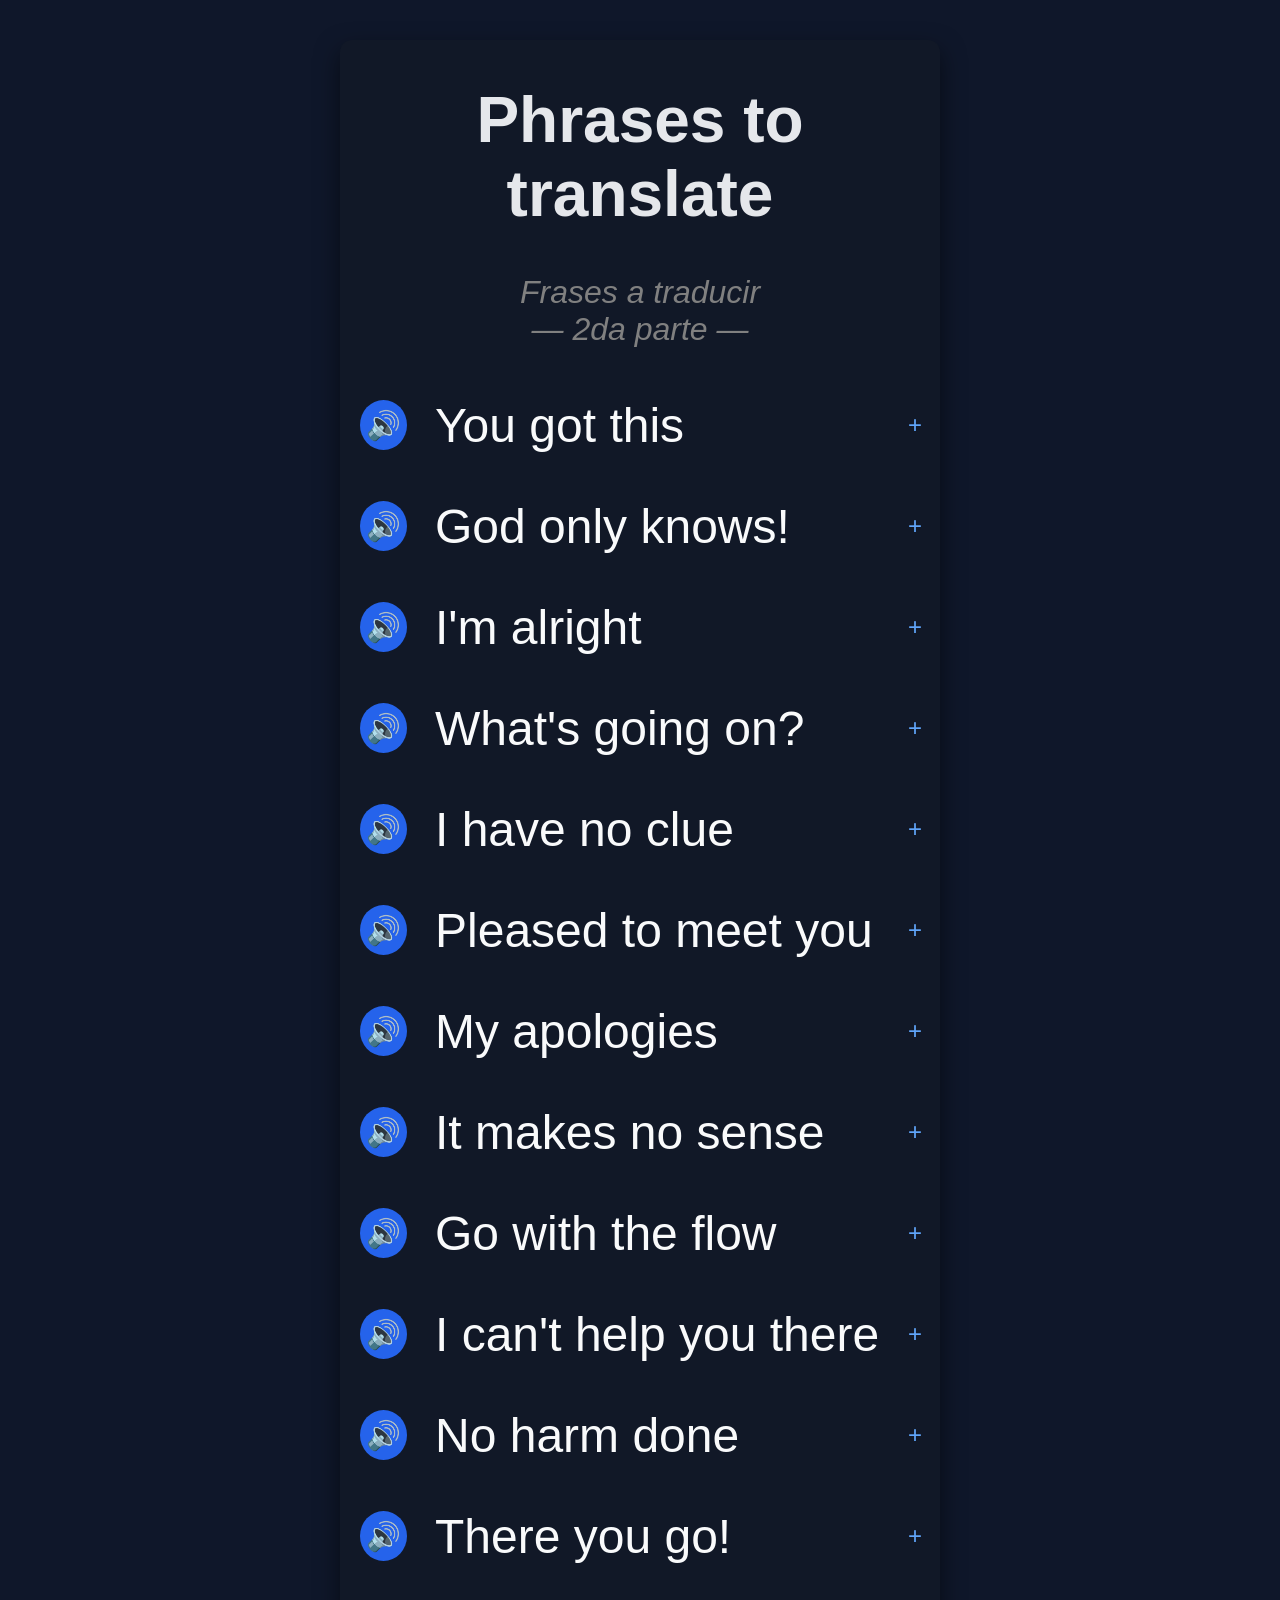
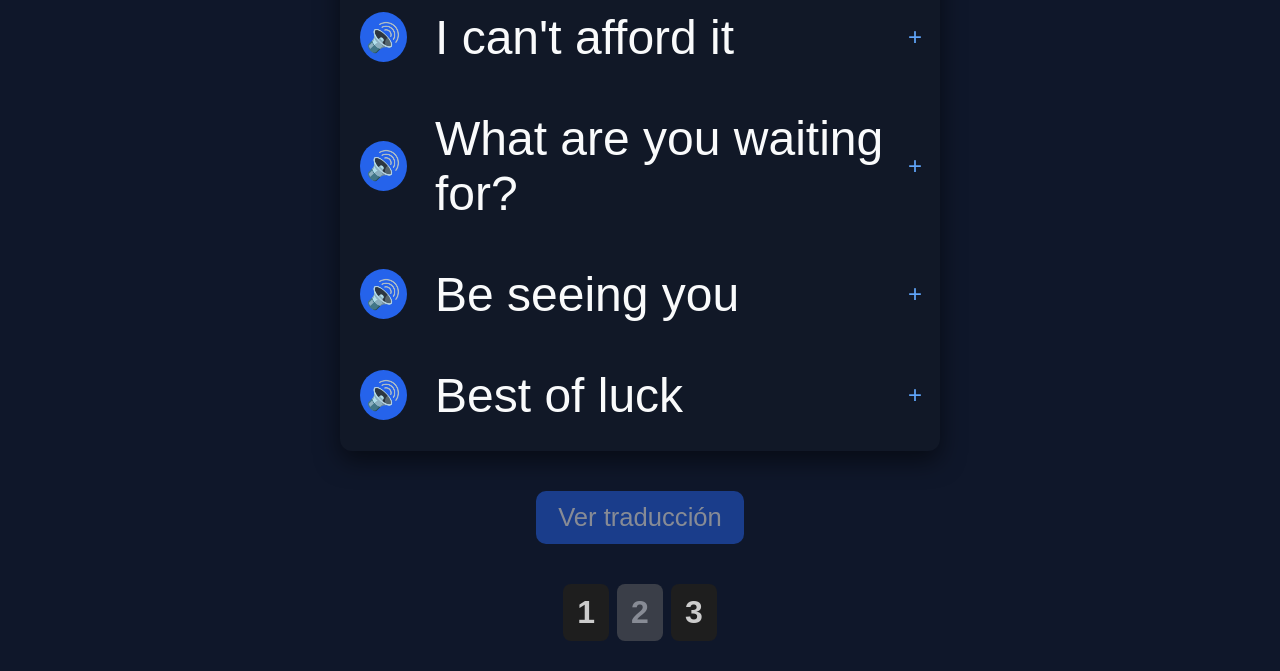
==== commit b4d594a9: "Add files via upload" ====
--- a/2da_parte/index.html
+++ b/2da_parte/index.html
@@ -6,6 +6,7 @@
   <meta name="viewport" content="width=device-width, initial-scale=1">
   <title>index</title>
   <link rel="stylesheet" href="../css/style.css">
+  <link rel="icon" href="favicon.ico">
 </head>
 
 <body>
@@ -13,7 +14,7 @@
 <div id="popup" class="popup">
   <div class="popup-content">
     <p>
-      Una vez que completes todos los campos, se habilitará la opción de corroborar la traducción y pasar al siguiente cuestionario.
+      Una vez que completes todos los campos, se habilitará la opción de ver la traducción.
     </p>
     <button onclick="cerrarPopup()">Entendido</button>
   </div>
@@ -22,324 +23,17 @@
 
 <div class="faq">
   <h1>Phrases to translate</h1>
-  <p><em> &#8212; 2da parte &#8212; </em></p>
+  <p><em>Frases a traducir <br> &#8212; 2da parte &#8212;</em></p>
 
-<!--You got this-->
-  <div class="faq-item">
-    <div class="faq-header">
-      <button class="audio-btn-circle"
-        onclick="document.getElementById('audio1').play()">
-        🔊
-      </button>
-      <button class="faq-question" aria-expanded="false">
-        You got this
-        <span class="icon">+</span>
-      </button>
-      <audio id="audio1" src="audio/you_got_this.mp3"></audio>
-    </div>
-    <div class="faq-answer">
-      <input type="text" name="" placeholder="Translate">
-    </div>
-  </div>
-
-<!--God only knows!-->
-  <div class="faq-item">
-    <div class="faq-header">
-      <button class="audio-btn-circle"
-        onclick="document.getElementById('audio2').play()">
-        🔊
-      </button>
-      <button class="faq-question" aria-expanded="false">
-        God only knows!
-        <span class="icon">+</span>
-      </button>
-      <audio id="audio2" src="audio/god_only_knows.mp3"></audio>
-    </div>
-    <div class="faq-answer">
-      <input type="text" name="" placeholder="Translate">
-    </div>
-  </div>
-
-<!--I'm alright-->
-  <div class="faq-item">
-    <div class="faq-header">
-      <button class="audio-btn-circle"
-        onclick="document.getElementById('audio3').play()">
-        🔊
-      </button>
-      <button class="faq-question" aria-expanded="false">
-        I'm alright
-        <span class="icon">+</span>
-      </button>
-      <audio id="audio3" src="audio/im_alright.mp3"></audio>
-    </div>
-    <div class="faq-answer">
-      <input type="text" name="" placeholder="Translate">
-    </div>
-  </div>
-
-<!--What's going on?-->
-  <div class="faq-item">
-    <div class="faq-header">
-      <button class="audio-btn-circle"
-        onclick="document.getElementById('audio4').play()">
-        🔊
-      </button>
-      <button class="faq-question" aria-expanded="false">
-        What's going on?
-        <span class="icon">+</span>
-      </button>
-      <audio id="audio4" src="audio/whats_going_on.mp3"></audio>
-    </div>
-    <div class="faq-answer">
-      <input type="text" name="" placeholder="Translate">
-    </div>
-  </div>
-
-<!--I have no clue-->
-  <div class="faq-item">
-    <div class="faq-header">
-      <button class="audio-btn-circle"
-        onclick="document.getElementById('audio5').play()">
-        🔊
-      </button>
-      <button class="faq-question" aria-expanded="false">
-        I have no clue
-        <span class="icon">+</span>
-      </button>
-      <audio id="audio5" src="audio/i_have_no_clue.mp3"></audio>
-    </div>
-    <div class="faq-answer">
-      <input type="text" name="" placeholder="Translate">
-    </div>
-  </div>
-
-<!--Pleased to meet you-->
-  <div class="faq-item">
-    <div class="faq-header">
-      <button class="audio-btn-circle"
-        onclick="document.getElementById('audio6').play()">
-        🔊
-      </button>
-      <button class="faq-question" aria-expanded="false">
-        Pleased to meet you
-        <span class="icon">+</span>
-      </button>
-      <audio id="audio6" src="audio/pleased_to_meet_you.mp3"></audio>
-    </div>
-    <div class="faq-answer">
-      <input type="text" name="" placeholder="Translate">
-    </div>
-  </div>
-
-<!--My apologies-->
-  <div class="faq-item">
-    <div class="faq-header">
-      <button class="audio-btn-circle"
-        onclick="document.getElementById('audio7').play()">
-        🔊
-      </button>
-      <button class="faq-question" aria-expanded="false">
-        My apologies
-        <span class="icon">+</span>
-      </button>
-      <audio id="audio7" src="audio/my_apologies.mp3"></audio>
-    </div>
-    <div class="faq-answer">
-      <input type="text" name="" placeholder="Translate">
-    </div>
-  </div>
-
-<!--It makes no sense-->
-  <div class="faq-item">
-    <div class="faq-header">
-      <button class="audio-btn-circle"
-        onclick="document.getElementById('audio8').play()">
-        🔊
-      </button>
-      <button class="faq-question" aria-expanded="false">
-        It makes no sense
-        <span class="icon">+</span>
-      </button>
-      <audio id="audio8" src="audio/it_makes_no_sense.mp3"></audio>
-    </div>
-    <div class="faq-answer">
-      <input type="text" name="" placeholder="Translate">
-    </div>
-  </div>
-
-<!--Go with the flow-->
-  <div class="faq-item">
-    <div class="faq-header">
-      <button class="audio-btn-circle"
-        onclick="document.getElementById('audio9').play()">
-        🔊
-      </button>
-      <button class="faq-question" aria-expanded="false">
-        Go with the flow
-        <span class="icon">+</span>
-      </button>
-      <audio id="audio9" src="audio/go_with_the_flow.mp3"></audio>
-    </div>
-    <div class="faq-answer">
-      <input type="text" name="" placeholder="Translate">
-    </div>
-  </div>
-
-<!--I can't help you there-->
-  <div class="faq-item">
-    <div class="faq-header">
-      <button class="audio-btn-circle"
-        onclick="document.getElementById('audio10').play()">
-        🔊
-      </button>
-      <button class="faq-question" aria-expanded="false">
-        I can't help you there
-        <span class="icon">+</span>
-      </button>
-      <audio id="audio10" src="audio/icant_help_you_there.mp3"></audio>
-    </div>
-    <div class="faq-answer">
-      <input type="text" name="" placeholder="Translate">
-    </div>
-  </div>
-
-<!--No harm done-->
-  <div class="faq-item">
-    <div class="faq-header">
-      <button class="audio-btn-circle"
-        onclick="document.getElementById('audio11').play()">
-        🔊
-      </button>
-      <button class="faq-question" aria-expanded="false">
-        No harm done
-        <span class="icon">+</span>
-      </button>
-      <audio id="audio11" src="audio/no_harm_done.mp3"></audio>
-    </div>
-    <div class="faq-answer">
-      <input type="text" name="" placeholder="Translate">
-    </div>
-  </div>
-
-<!--There you go!-->
-  <div class="faq-item">
-    <div class="faq-header">
-      <button class="audio-btn-circle"
-        onclick="document.getElementById('audio12').play()">
-        🔊
-      </button>
-      <button class="faq-question" aria-expanded="false">
-        There you go!
-        <span class="icon">+</span>
-      </button>
-      <audio id="audio12" src="audio/there_you_go.mp3"></audio>
-    </div>
-    <div class="faq-answer">
-      <input type="text" name="" placeholder="Translate">
-    </div>
-  </div>
-
-<!--I can't afford it-->
-  <div class="faq-item">
-    <div class="faq-header">
-      <button class="audio-btn-circle"
-        onclick="document.getElementById('audio13').play()">
-        🔊
-      </button>
-      <button class="faq-question" aria-expanded="false">
-        I can't afford it
-        <span class="icon">+</span>
-      </button>
-      <audio id="audio13" src="audio/icant_afford_it.mp3"></audio>
-    </div>
-    <div class="faq-answer">
-      <input type="text" name="" placeholder="Translate">
-    </div>
-  </div>
-
-<!--What are you waiting for?-->
-  <div class="faq-item">
-    <div class="faq-header">
-      <button class="audio-btn-circle"
-        onclick="document.getElementById('audio14').play()">
-        🔊
-      </button>
-      <button class="faq-question" aria-expanded="false">
-        What are you waiting for?
-        <span class="icon">+</span>
-      </button>
-      <audio id="audio14" src="audio/what_are_you_waiting_for.mp3"></audio>
-    </div>
-    <div class="faq-answer">
-      <input type="text" name="" placeholder="Translate">
-    </div>
-  </div>
-
-<!--Be seeing you-->
-  <div class="faq-item">
-    <div class="faq-header">
-      <button class="audio-btn-circle"
-        onclick="document.getElementById('audio15').play()">
-        🔊
-      </button>
-      <button class="faq-question" aria-expanded="false">
-        Be seeing you
-        <span class="icon">+</span>
-      </button>
-      <audio id="audio15" src="audio/be_seeing_you.mp3"></audio>
-    </div>
-    <div class="faq-answer">
-      <input type="text" name="" placeholder="Translate">
-    </div>
-  </div>
-
-<!--Best of luck-->
-  <div class="faq-item">
-    <div class="faq-header">
-      <button class="audio-btn-circle"
-        onclick="document.getElementById('audio16').play()">
-        🔊
-      </button>
-      <button class="faq-question" aria-expanded="false">
-        Best of luck
-        <span class="icon">+</span>
-      </button>
-      <audio id="audio16" src="audio/best_of_luck.mp3"></audio>
-    </div>
-    <div class="faq-answer">
-      <input type="text" name="" placeholder="Translate">
-    </div>
-  </div>
-
+  <div id="faq-container"></div>
 </div>
 
 <!--TRADUCCIONES-->
 <div id="modal" class="modal oculto">
   <div class="modal-contenido">
     <span class="cerrar" onclick="cerrarModal()">x</span>
-
     <h2>Traducciones</h2>
-
-    <ul>
-      <li>You got this - lo tienes</li>
-      <li>God only knows! - Solo dios sabe!</li>
-      <li>I'm alright - Estoy bien</li>
-      <li>Best of luck - La mejor de las suertes</li>
-      <li>What's going on? Que esta pasando?</li>
-      <li>I have no clue - No tengo ni idea</li>
-      <li>Pleased to meet you - Encantado de conocerte</li>
-      <li>My apologies - Mis disculpas</li>
-      <li>It makes no sense - No tiene sentido</li>
-      <li>Go with the flow - Dejarse llevar</li>
-      <li>I can't help you there - No puedo ayudarte en eso</li>
-      <li>No harm done - No paso nada</li>
-      <li>There you go! - Ahí tienes!</li>
-      <li>I can't afford it - No puedo pagarlo</li>
-      <li>What are you waiting for? - Que estas esperando?</li>
-      <li>Be seeing you - Nos estamos viendo</li>
-      <li>Best of luck - La mejor de las suertes</li>
-    </ul>
+    <ul id="lista-traducciones"></ul>
   </div>
 </div>
 
@@ -350,6 +44,10 @@
 <nav class="paginacion"></nav>
 
 <!--js externo-->
+<script>
+  const base = "../data/";
+  const archivo = "2da_parte.json";
+</script>
 <script src="../js/script.js"></script>
 </body>
 </html>
--- a/css/style.css
+++ b/css/style.css
@@ -29,6 +29,7 @@
   background: #4CAF50;
   color:black;
   cursor: pointer;
+  font-size: 0.8em;/*agregue font size*/
 }
 
 /*BODY*/
@@ -50,7 +51,10 @@
 }
 
 .faq-item {
-  border-bottom: 1px solid #1f2937;
+  /*border-bottom: 1px solid #1f2937;*/
+  border-radius: 10px;
+  margin-bottom: 10px;
+  overflow: hidden;
 }
 
 .faq-question {
@@ -65,31 +69,40 @@
   display: flex;
   justify-content: space-between;
   align-items: center;
-  transition: background 0.2s ease;
+  transition: background 0.2s ease, transform 0.1s ease;
 }
 
 .faq-question:hover {
-  background: #1f2937;
-}
-
+  background: rgba(255,255,255,0.05);
+}
+
+/* CONTENEDOR RESPUESTA */
 .faq-answer {
   max-height: 0;
   overflow: hidden;
-  transition: max-height 0.35s ease;
-  color: #9ca3af;
-  line-height: 1.6;
-  padding: 0 18px;
-}
-
+  opacity: 0;
+  transform: translateY(-5px);
+
+  transition:
+    max-height 0.35s ease,
+    opacity 0.25s ease,
+    transform 0.25s ease;
+
+  padding: 0 10px; /* opcional */
+}
+
+/* CUANDO ESTÁ ABIERTO */
 .faq-item.active .faq-answer {
-  max-height: 200px;
-  padding: 0 18px 18px;
+  /*max-height: 100px; ajustá según contenido */
+  opacity: 1;
+  transform: translateY(0);
+  margin-top: 10px;
 }
 
 .icon {
-  font-size: 1em;/*18px*/
+  font-size: 0.5em;/*18px*/
   color: #60a5fa;
-  transition: transform 1.0s ease;/*0.3s*/
+  transition: transform 0.4s ease;/*0.3s*/
 }
 
 .faq-item.active .icon {
@@ -99,6 +112,15 @@
 /* efecto sutil cuando está abierto */
 .faq-item.active .faq-question {
   color: #60a5fa;
+}
+
+.faq-question .icon {
+  transition: transform 0.25s ease;
+  display: inline-block;
+}
+
+.faq-question:active {
+  transform: scale(0.98);
 }
 
 /* INPUTS */
@@ -214,6 +236,7 @@
   padding: 12px 22px;
   border-radius: 10px;
   font-weight: normal;
+  font-size: 0.8em; /*agregue font size*/
   cursor: pointer;
   transition: 0.2s;
 }
